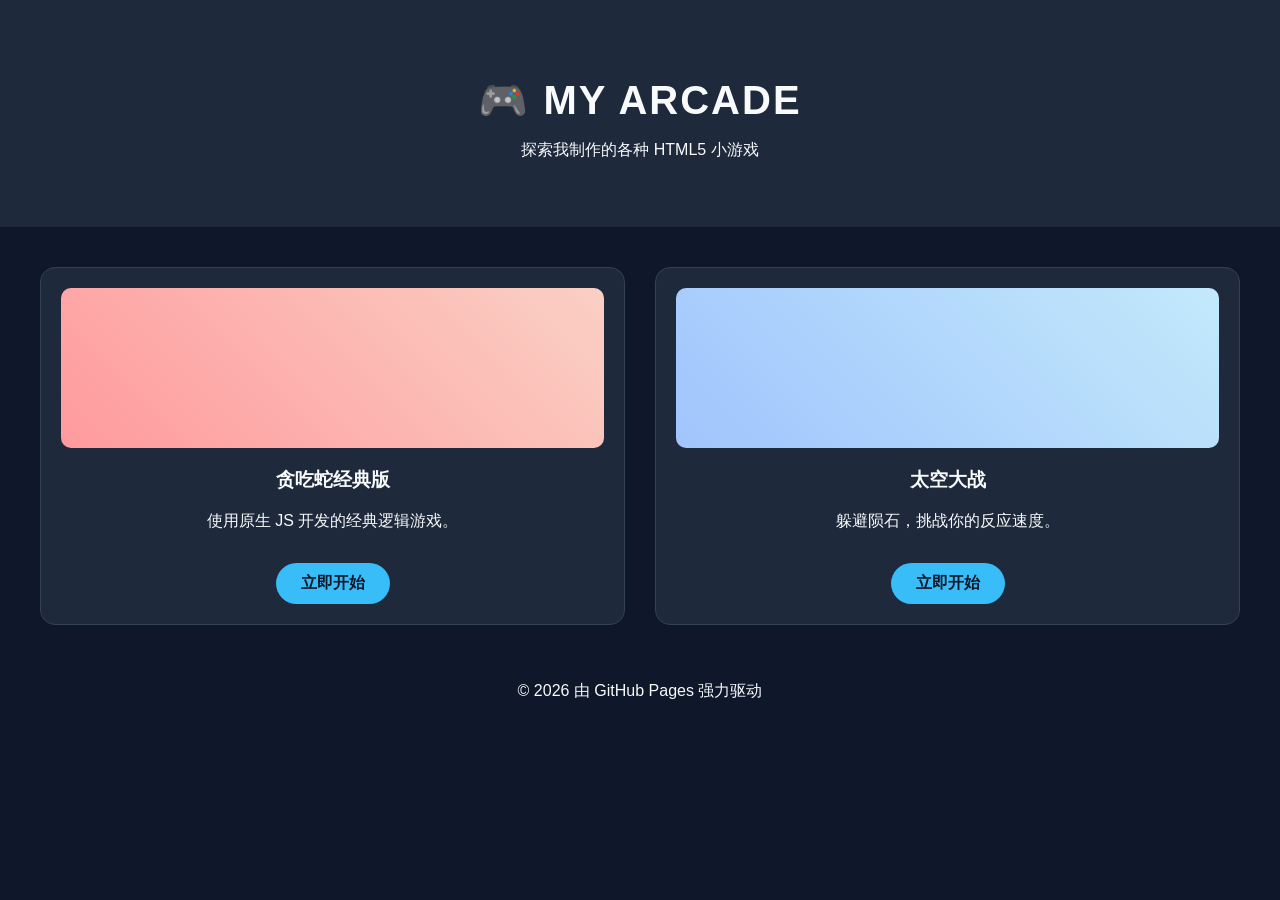
==== index.html @ b4150656 "Update index.html" ====
<!DOCTYPE html>
<html lang="zh-CN">
<head>
    <meta charset="UTF-8">
    <meta name="viewport" content="width=device-width, initial-scale=1.0">
    <title>我的像素游乐场 | Game Hub</title>
    <link rel="stylesheet" href="style.css">
</head>
<body>

    <header>
        <h1>🎮 MY ARCADE</h1>
        <p>探索我制作的各种 HTML5 小游戏</p>
    </header>

    <main class="game-container">
        <div class="game-card">
            <div class="thumbnail" style="background: linear-gradient(45deg, #ff9a9e, #fad0c4);"></div>
            <h3>贪吃蛇经典版</h3>
            <p>使用原生 JS 开发的经典逻辑游戏。</p>
            <a href="soulknight/game/snake/index.html" class="play-btn">立即开始</a>
        </div>

        <div class="game-card">
            <div class="thumbnail" style="background: linear-gradient(45deg, #a1c4fd, #c2e9fb);"></div>
            <h3>太空大战</h3>
            <p>躲避陨石，挑战你的反应速度。</p>
            <a href="./games/space/index.html" class="play-btn">立即开始</a>
        </div>

        </main>

    <footer>
        <p>© 2026 由 GitHub Pages 强力驱动</p>
    </footer>

</body>
</html>
---- style.css ----
/* 基础重置 */
body {
    margin: 0;
    font-family: 'Segoe UI', Tahoma, Geneva, Verdana, sans-serif;
    background-color: #0f172a; /* 深蓝色背景 */
    color: #f8fafc;
    text-align: center;
}

header {
    padding: 50px 20px;
    background: #1e293b;
}

h1 {
    font-size: 2.5rem;
    margin-bottom: 10px;
    letter-spacing: 2px;
}

/* 游戏网格布局 */
.game-container {
    display: grid;
    grid-template-columns: repeat(auto-fit, minmax(280px, 1fr));
    gap: 30px;
    padding: 40px;
    max-width: 1200px;
    margin: 0 auto;
}

/* 游戏卡片样式 */
.game-card {
    background: #1e293b;
    border-radius: 15px;
    padding: 20px;
    transition: transform 0.3s ease, box-shadow 0.3s ease;
    border: 1px solid #334155;
}

.game-card:hover {
    transform: translateY(-10px);
    box-shadow: 0 10px 20px rgba(0,0,0,0.5);
}

.thumbnail {
    width: 100%;
    height: 160px;
    border-radius: 10px;
    margin-bottom: 15px;
}

.play-btn {
    display: inline-block;
    padding: 10px 25px;
    background-color: #38bdf8;
    color: #0f172a;
    text-decoration: none;
    border-radius: 25px;
    font-weight: bold;
    margin-top: 15px;
}

.play-btn:hover {
    background-color: #7dd3fc;
}
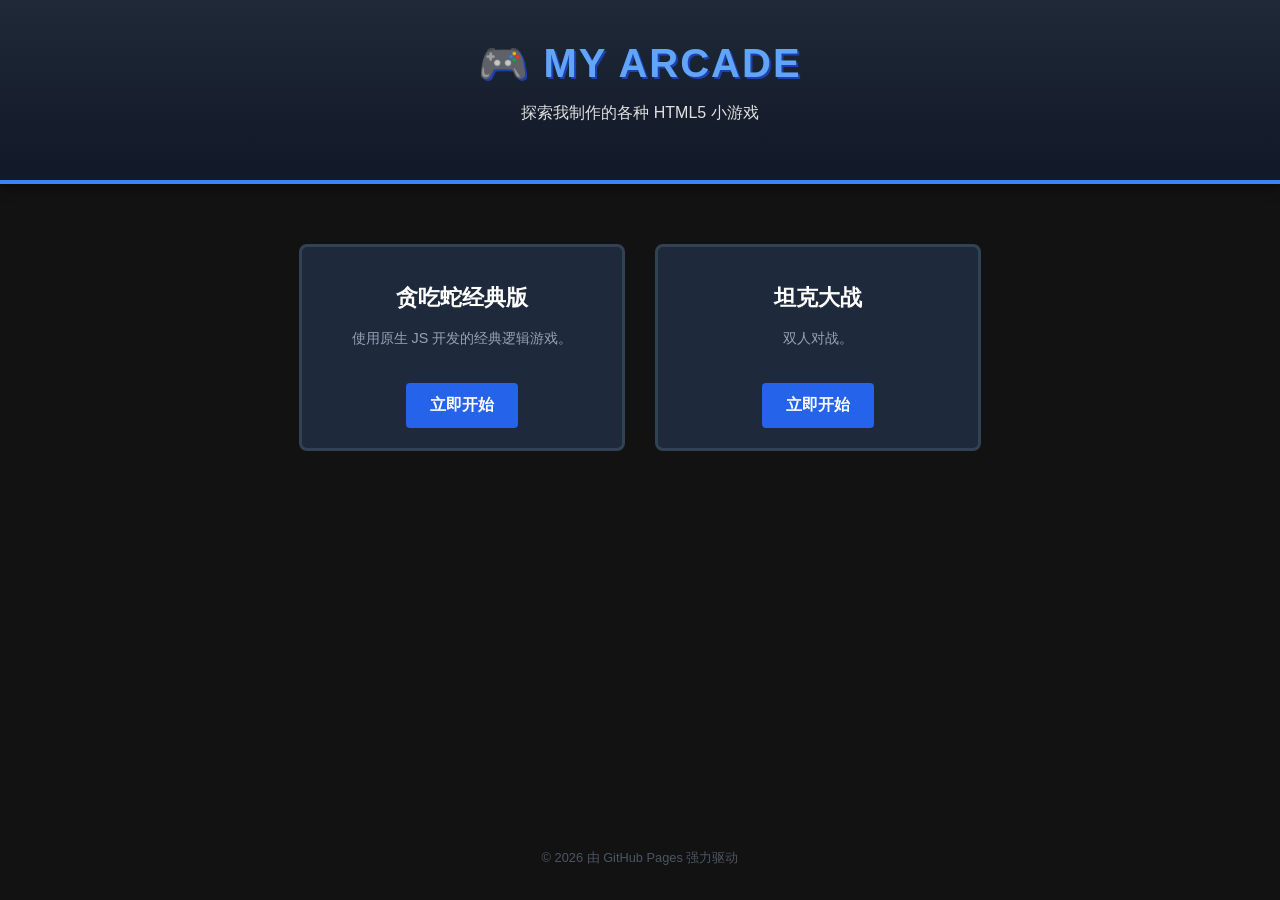
==== commit 63e4f981: "Update index.html" ====
--- a/index.html
+++ b/index.html
@@ -23,9 +23,9 @@
 
         <div class="game-card">
             <div class="thumbnail" style="background: linear-gradient(45deg, #a1c4fd, #c2e9fb);"></div>
-            <h3>太空大战</h3>
-            <p>躲避陨石，挑战你的反应速度。</p>
-            <a href="./games/space/index.html" class="play-btn">立即开始</a>
+            <h3>坦克大战</h3>
+            <p>双人对战。</p>
+            <a href="soulknight/game/tank/index.html" class="play-btn">立即开始</a>
         </div>
 
         </main>
--- a/style.css
+++ b/style.css
@@ -1,65 +1,102 @@
-/* 基础重置 */
+/* 全局复古暗色背景 */
 body {
     margin: 0;
-    font-family: 'Segoe UI', Tahoma, Geneva, Verdana, sans-serif;
-    background-color: #0f172a; /* 深蓝色背景 */
-    color: #f8fafc;
-    text-align: center;
+    padding: 0;
+    background-color: #121212;
+    color: #e0e0e0;
+    font-family: 'Segoe UI', 'Press Start 2P', cursive, sans-serif; /* 如果有像素字体更好 */
+    display: flex;
+    flex-direction: column;
+    align-items: center;
+    min-height: 100vh;
 }
 
+/* 顶部标题栏 */
 header {
-    padding: 50px 20px;
-    background: #1e293b;
+    width: 100%;
+    padding: 40px 0;
+    background: linear-gradient(180deg, #1f2937 0%, #111827 100%);
+    border-bottom: 4px solid #3b82f6;
+    text-align: center;
+    box-shadow: 0 4px 10px rgba(0, 0, 0, 0.5);
+    margin-bottom: 40px;
 }
 
-h1 {
+header h1 {
+    margin: 0;
     font-size: 2.5rem;
-    margin-bottom: 10px;
+    color: #60a5fa;
+    text-shadow: 2px 2px #1e40af;
     letter-spacing: 2px;
 }
 
-/* 游戏网格布局 */
+/* 游戏卡片容器 */
 .game-container {
-    display: grid;
-    grid-template-columns: repeat(auto-fit, minmax(280px, 1fr));
+    display: flex;
+    flex-wrap: wrap;
+    justify-content: center;
     gap: 30px;
-    padding: 40px;
-    max-width: 1200px;
-    margin: 0 auto;
+    padding: 20px;
+    max-width: 1000px;
 }
 
-/* 游戏卡片样式 */
+/* 游戏卡片设计 */
 .game-card {
     background: #1e293b;
-    border-radius: 15px;
+    border: 3px solid #334155;
+    border-radius: 8px;
+    width: 280px;
     padding: 20px;
-    transition: transform 0.3s ease, box-shadow 0.3s ease;
-    border: 1px solid #334155;
+    text-align: center;
+    transition: all 0.3s ease;
+    position: relative;
+    overflow: hidden;
 }
 
+/* 悬停效果：模仿游戏选择框 */
 .game-card:hover {
-    transform: translateY(-10px);
-    box-shadow: 0 10px 20px rgba(0,0,0,0.5);
+    transform: scale(1.05);
+    border-color: #60a5fa;
+    box-shadow: 0 0 20px rgba(96, 165, 250, 0.4);
 }
 
-.thumbnail {
-    width: 100%;
-    height: 160px;
-    border-radius: 10px;
-    margin-bottom: 15px;
+.game-card h3 {
+    margin: 15px 0;
+    color: #fff;
+    font-size: 1.4rem;
 }
 
+.game-card p {
+    font-size: 0.9rem;
+    color: #94a3b8;
+    line-height: 1.4;
+}
+
+/* 霓虹效果按钮 */
 .play-btn {
     display: inline-block;
-    padding: 10px 25px;
-    background-color: #38bdf8;
-    color: #0f172a;
+    margin-top: 20px;
+    padding: 12px 24px;
+    background-color: #2563eb;
+    color: white;
     text-decoration: none;
-    border-radius: 25px;
     font-weight: bold;
-    margin-top: 15px;
+    border-radius: 4px;
+    text-transform: uppercase;
+    transition: background 0.2s;
+    border: none;
+    cursor: pointer;
 }
 
 .play-btn:hover {
-    background-color: #7dd3fc;
+    background-color: #3b82f6;
+    box-shadow: 0 0 10px #60a5fa;
 }
+
+/* 页脚 */
+footer {
+    margin-top: auto;
+    padding: 20px;
+    color: #4b5563;
+    font-size: 0.8rem;
+}
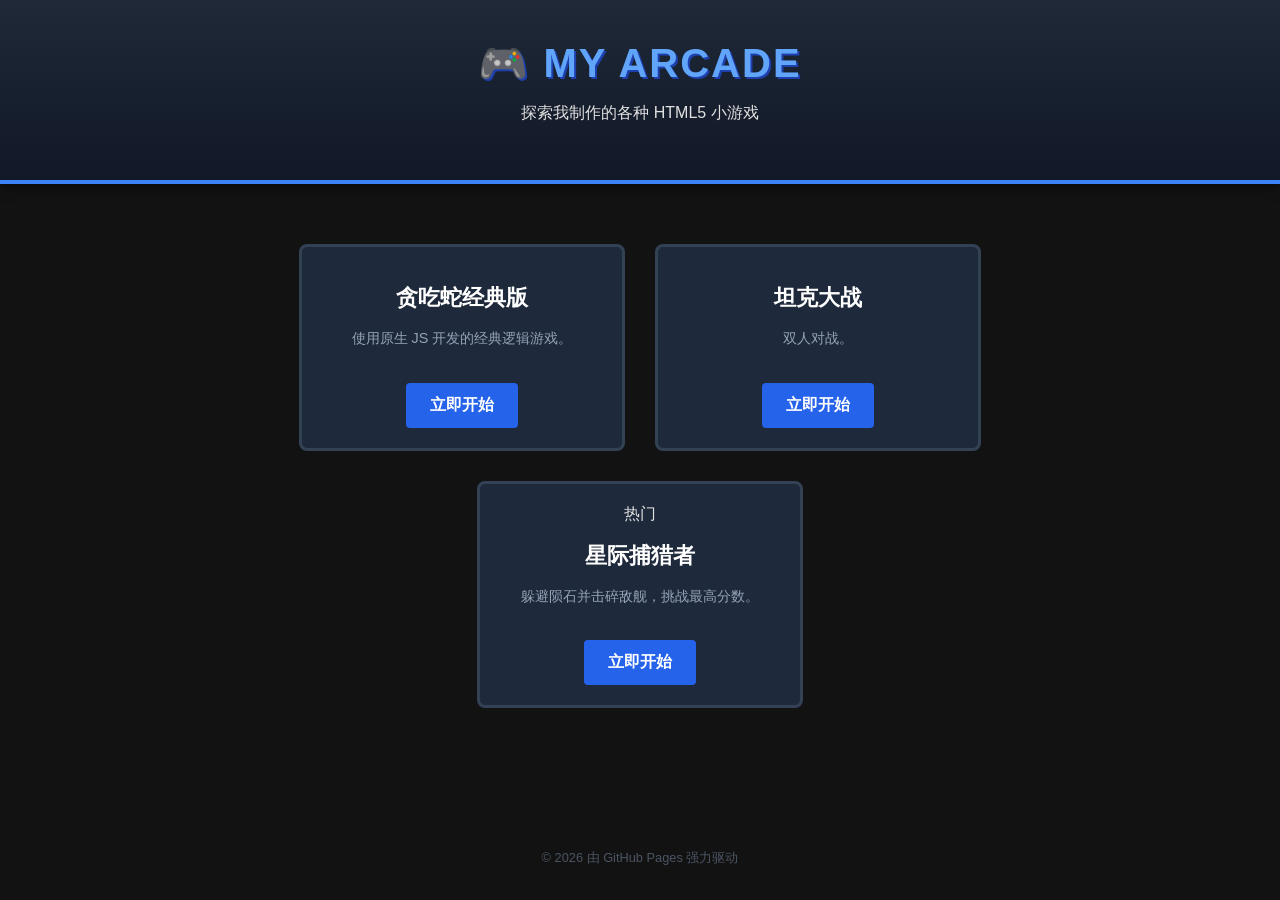
==== commit f3162ac2: "Update index.html" ====
--- a/index.html
+++ b/index.html
@@ -28,6 +28,15 @@
             <a href="soulknight/game/tank/index.html" class="play-btn">立即开始</a>
         </div>
 
+        <div class="game-card">
+    <div class="thumbnail" style="background: linear-gradient(45deg, #667eea, #764ba2);">
+        <div class="pixel-star"></div> </div>
+    <div class="badge">热门</div>
+    <h3>星际捕猎者</h3>
+    <p>躲避陨石并击碎敌舰，挑战最高分数。</p>
+    <a href="soulknight/game/shooter/index.html" class="play-btn">立即开始</a>
+</div>
+
         </main>
 
     <footer>
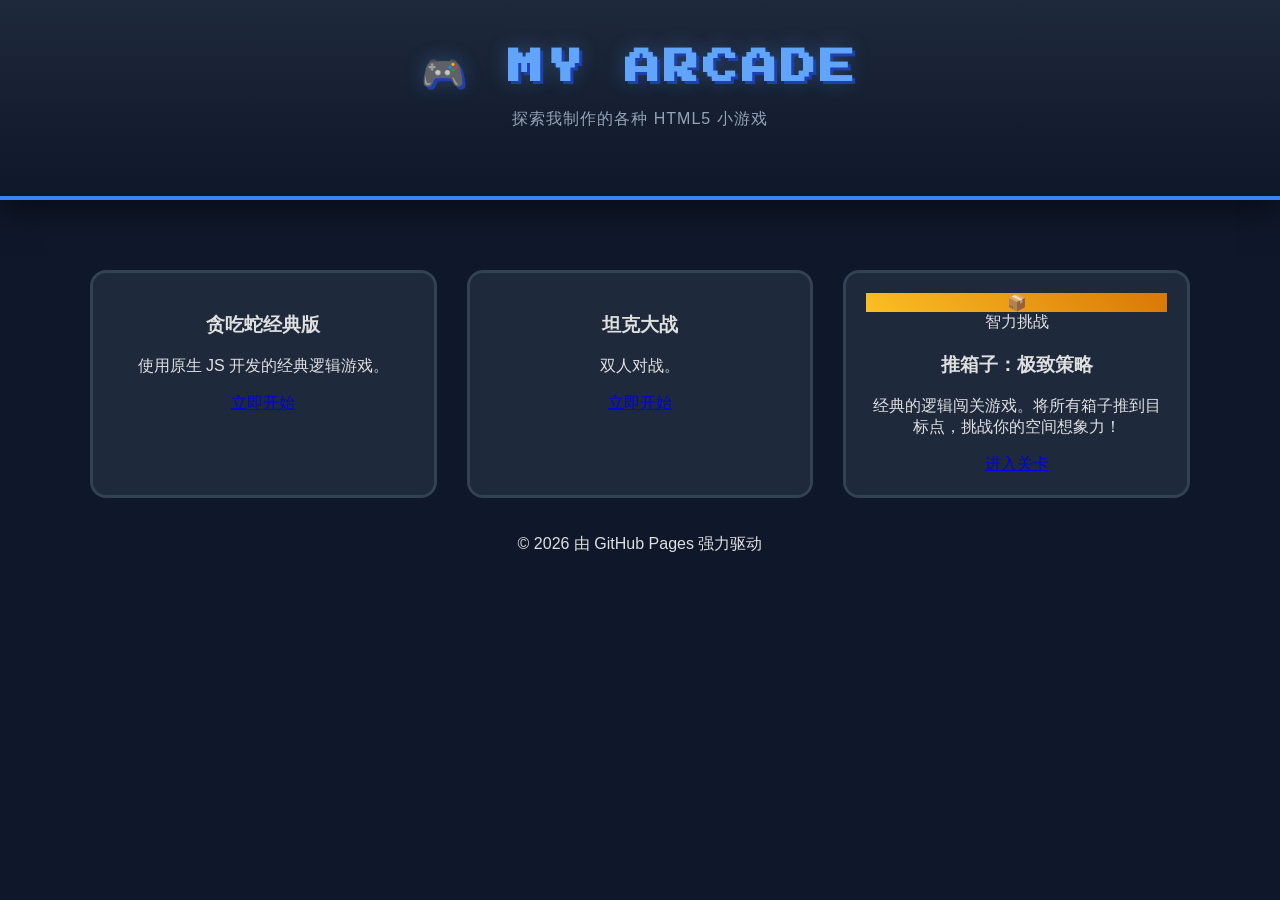
==== commit e18b6b18: "Update index.html" ====
--- a/index.html
+++ b/index.html
@@ -28,15 +28,15 @@
             <a href="soulknight/game/tank/index.html" class="play-btn">立即开始</a>
         </div>
 
-        <div class="game-card">
-    <div class="thumbnail" style="background: linear-gradient(45deg, #667eea, #764ba2);">
-        <div class="pixel-star"></div> </div>
-    <div class="badge">热门</div>
-    <h3>星际捕猎者</h3>
-    <p>躲避陨石并击碎敌舰，挑战最高分数。</p>
-    <a href="soulknight/game/shooter/index.html" class="play-btn">立即开始</a>
+   <div class="game-card">
+    <div class="thumbnail" style="background: linear-gradient(45deg, #fbbf24, #d97706);">
+        <div class="box-icon">📦</div>
+    </div>
+    <div class="badge">智力挑战</div>
+    <h3>推箱子：极致策略</h3>
+    <p>经典的逻辑闯关游戏。将所有箱子推到目标点，挑战你的空间想象力！</p>
+    <a href="soulknight/game/sokoban/index.html" class="play-btn">进入关卡</a>
 </div>
-
         </main>
 
     <footer>
--- a/style.css
+++ b/style.css
@@ -1,102 +1,62 @@
+/* 引入像素风格字体（可选，增加复古感） */
+@import url('https://fonts.googleapis.com/css2?family=Press+Start+2P&display=swap');
+
 /* 全局复古暗色背景 */
 body {
     margin: 0;
     padding: 0;
-    background-color: #121212;
+    background-color: #0f172a; /* 深海军蓝，比纯黑更有深度 */
     color: #e0e0e0;
-    font-family: 'Segoe UI', 'Press Start 2P', cursive, sans-serif; /* 如果有像素字体更好 */
+    font-family: 'Segoe UI', Tahoma, Geneva, Verdana, sans-serif;
     display: flex;
     flex-direction: column;
     align-items: center;
     min-height: 100vh;
+    overflow-x: hidden;
 }
 
 /* 顶部标题栏 */
 header {
     width: 100%;
-    padding: 40px 0;
-    background: linear-gradient(180deg, #1f2937 0%, #111827 100%);
+    padding: 50px 0;
+    background: linear-gradient(180deg, #1e293b 0%, #0f172a 100%);
     border-bottom: 4px solid #3b82f6;
     text-align: center;
-    box-shadow: 0 4px 10px rgba(0, 0, 0, 0.5);
-    margin-bottom: 40px;
+    box-shadow: 0 10px 30px rgba(0, 0, 0, 0.5);
+    margin-bottom: 50px;
 }
 
 header h1 {
     margin: 0;
-    font-size: 2.5rem;
+    font-size: 3rem;
     color: #60a5fa;
-    text-shadow: 2px 2px #1e40af;
-    letter-spacing: 2px;
+    text-shadow: 3px 3px 0px #1e40af, 0 0 20px rgba(96, 165, 250, 0.3);
+    letter-spacing: 4px;
+    font-family: 'Press Start 2P', cursive; /* 仅标题使用像素风 */
+    font-size: 2.2rem;
+}
+
+header p {
+    margin-top: 15px;
+    color: #94a3b8;
+    letter-spacing: 1px;
 }
 
 /* 游戏卡片容器 */
 .game-container {
-    display: flex;
-    flex-wrap: wrap;
-    justify-content: center;
+    display: grid;
+    grid-template-columns: repeat(auto-fit, minmax(280px, 1fr));
     gap: 30px;
     padding: 20px;
-    max-width: 1000px;
+    max-width: 1100px;
+    width: 90%;
 }
 
 /* 游戏卡片设计 */
 .game-card {
     background: #1e293b;
     border: 3px solid #334155;
-    border-radius: 8px;
-    width: 280px;
+    border-radius: 16px; /* 更圆润现代的边角 */
     padding: 20px;
     text-align: center;
-    transition: all 0.3s ease;
-    position: relative;
-    overflow: hidden;
-}
-
-/* 悬停效果：模仿游戏选择框 */
-.game-card:hover {
-    transform: scale(1.05);
-    border-color: #60a5fa;
-    box-shadow: 0 0 20px rgba(96, 165, 250, 0.4);
-}
-
-.game-card h3 {
-    margin: 15px 0;
-    color: #fff;
-    font-size: 1.4rem;
-}
-
-.game-card p {
-    font-size: 0.9rem;
-    color: #94a3b8;
-    line-height: 1.4;
-}
-
-/* 霓虹效果按钮 */
-.play-btn {
-    display: inline-block;
-    margin-top: 20px;
-    padding: 12px 24px;
-    background-color: #2563eb;
-    color: white;
-    text-decoration: none;
-    font-weight: bold;
-    border-radius: 4px;
-    text-transform: uppercase;
-    transition: background 0.2s;
-    border: none;
-    cursor: pointer;
-}
-
-.play-btn:hover {
-    background-color: #3b82f6;
-    box-shadow: 0 0 10px #60a5fa;
-}
-
-/* 页脚 */
-footer {
-    margin-top: auto;
-    padding: 20px;
-    color: #4b5563;
-    font-size: 0.8rem;
-}
+    transition: all 0.
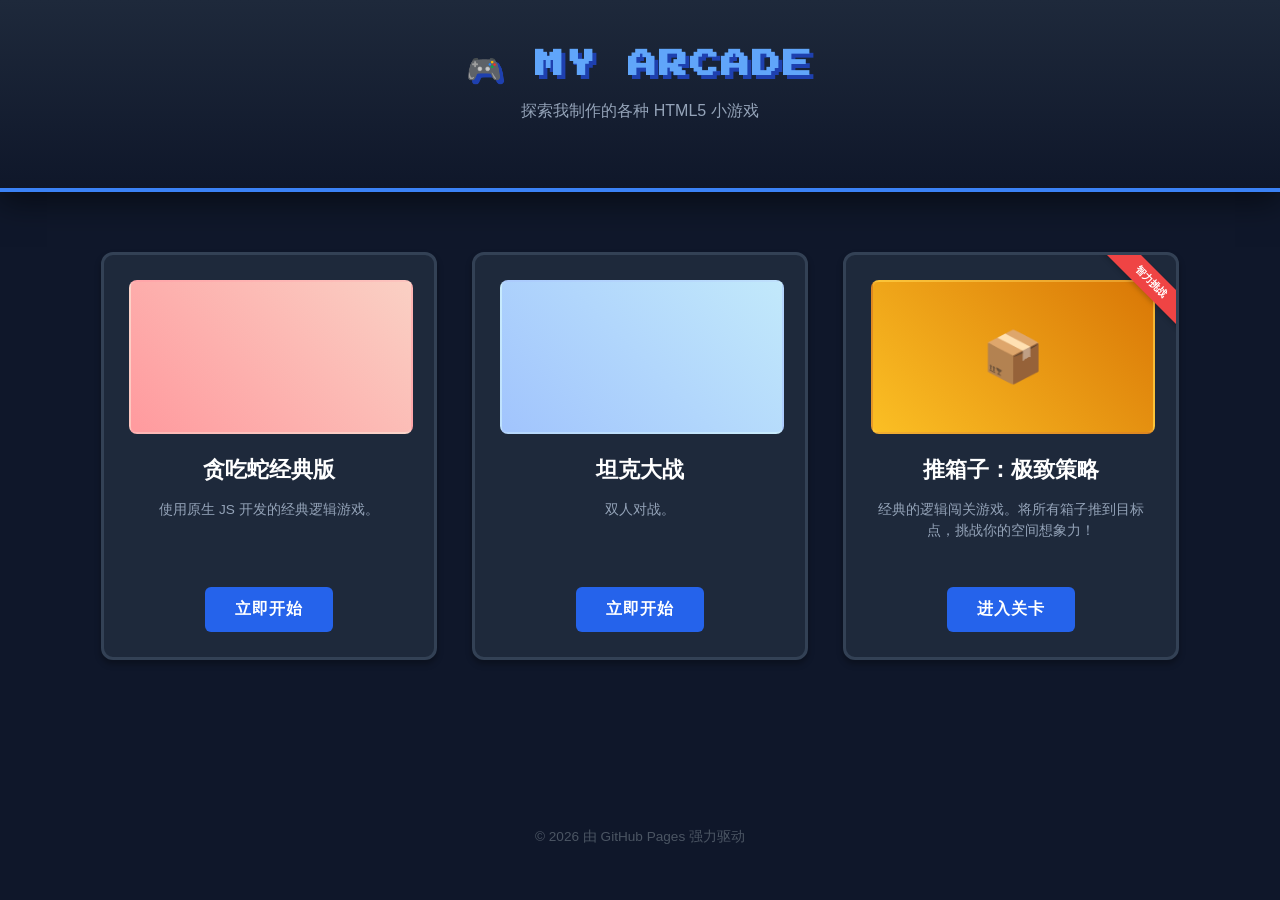
==== commit a5562913: "Update index.html" ====
--- a/index.html
+++ b/index.html
@@ -35,7 +35,7 @@
     <div class="badge">智力挑战</div>
     <h3>推箱子：极致策略</h3>
     <p>经典的逻辑闯关游戏。将所有箱子推到目标点，挑战你的空间想象力！</p>
-    <a href="soulknight/game/sokoban/index.html" class="play-btn">进入关卡</a>
+    <a href="soulknight/game/box/index.html" class="play-btn">进入关卡</a>
 </div>
         </main>
 
--- a/style.css
+++ b/style.css
@@ -1,18 +1,17 @@
-/* 引入像素风格字体（可选，增加复古感） */
+/* 引入像素风格字体，增加游戏代入感 */
 @import url('https://fonts.googleapis.com/css2?family=Press+Start+2P&display=swap');
 
 /* 全局复古暗色背景 */
 body {
     margin: 0;
     padding: 0;
-    background-color: #0f172a; /* 深海军蓝，比纯黑更有深度 */
+    background-color: #0f172a; 
     color: #e0e0e0;
     font-family: 'Segoe UI', Tahoma, Geneva, Verdana, sans-serif;
     display: flex;
     flex-direction: column;
     align-items: center;
     min-height: 100vh;
-    overflow-x: hidden;
 }
 
 /* 顶部标题栏 */
@@ -23,40 +22,121 @@
     border-bottom: 4px solid #3b82f6;
     text-align: center;
     box-shadow: 0 10px 30px rgba(0, 0, 0, 0.5);
-    margin-bottom: 50px;
+    margin-bottom: 40px;
 }
 
 header h1 {
     margin: 0;
-    font-size: 3rem;
+    font-family: 'Press Start 2P', cursive;
+    font-size: 1.8rem;
     color: #60a5fa;
-    text-shadow: 3px 3px 0px #1e40af, 0 0 20px rgba(96, 165, 250, 0.3);
-    letter-spacing: 4px;
-    font-family: 'Press Start 2P', cursive; /* 仅标题使用像素风 */
-    font-size: 2.2rem;
+    text-shadow: 4px 4px 0px #1e40af;
+    letter-spacing: 2px;
 }
 
 header p {
     margin-top: 15px;
     color: #94a3b8;
-    letter-spacing: 1px;
+    font-size: 1rem;
 }
 
 /* 游戏卡片容器 */
 .game-container {
-    display: grid;
-    grid-template-columns: repeat(auto-fit, minmax(280px, 1fr));
-    gap: 30px;
+    display: flex;
+    flex-wrap: wrap;
+    justify-content: center;
+    gap: 35px;
     padding: 20px;
     max-width: 1100px;
-    width: 90%;
 }
 
 /* 游戏卡片设计 */
 .game-card {
     background: #1e293b;
     border: 3px solid #334155;
-    border-radius: 16px; /* 更圆润现代的边角 */
-    padding: 20px;
+    border-radius: 12px;
+    width: 280px;
+    padding: 25px;
     text-align: center;
-    transition: all 0.
+    transition: all 0.3s cubic-bezier(0.175, 0.885, 0.32, 1.275);
+    position: relative;
+    overflow: hidden;
+    box-shadow: 0 4px 6px rgba(0,0,0,0.3);
+}
+
+.game-card:hover {
+    transform: scale(1.05) translateY(-5px);
+    border-color: #60a5fa;
+    box-shadow: 0 15px 30px rgba(0, 0, 0, 0.5), 0 0 20px rgba(96, 165, 250, 0.2);
+}
+
+/* 游戏预览图占位符 */
+.thumbnail {
+    width: 100%;
+    height: 150px;
+    border-radius: 8px;
+    margin-bottom: 20px;
+    display: flex;
+    align-items: center;
+    justify-content: center;
+    font-size: 50px;
+    border: 2px solid rgba(255,255,255,0.1);
+}
+
+/* 游戏标签 */
+.badge {
+    position: absolute;
+    top: 15px;
+    right: -30px;
+    background: #ef4444;
+    color: white;
+    padding: 5px 35px;
+    font-size: 10px;
+    font-weight: bold;
+    transform: rotate(45deg);
+    box-shadow: 0 2px 5px rgba(0,0,0,0.2);
+}
+
+.game-card h3 {
+    margin: 10px 0;
+    color: #fff;
+    font-size: 1.4rem;
+}
+
+.game-card p {
+    font-size: 0.85rem;
+    color: #94a3b8;
+    line-height: 1.6;
+    height: 60px; /* 保持描述文字高度一致 */
+}
+
+/* 霓虹按钮 */
+.play-btn {
+    display: inline-block;
+    margin-top: 15px;
+    padding: 12px 30px;
+    background-color: #2563eb;
+    color: white;
+    text-decoration: none;
+    font-weight: bold;
+    border-radius: 6px;
+    text-transform: uppercase;
+    transition: all 0.2s;
+    border: none;
+    letter-spacing: 1px;
+}
+
+.play-btn:hover {
+    background-color: #3b82f6;
+    box-shadow: 0 0 15px #60a5fa;
+    transform: translateY(-2px);
+}
+
+/* 页脚 */
+footer {
+    margin-top: auto;
+    padding: 40px;
+    color: #4b5563;
+    font-size: 0.85rem;
+    text-align: center;
+}
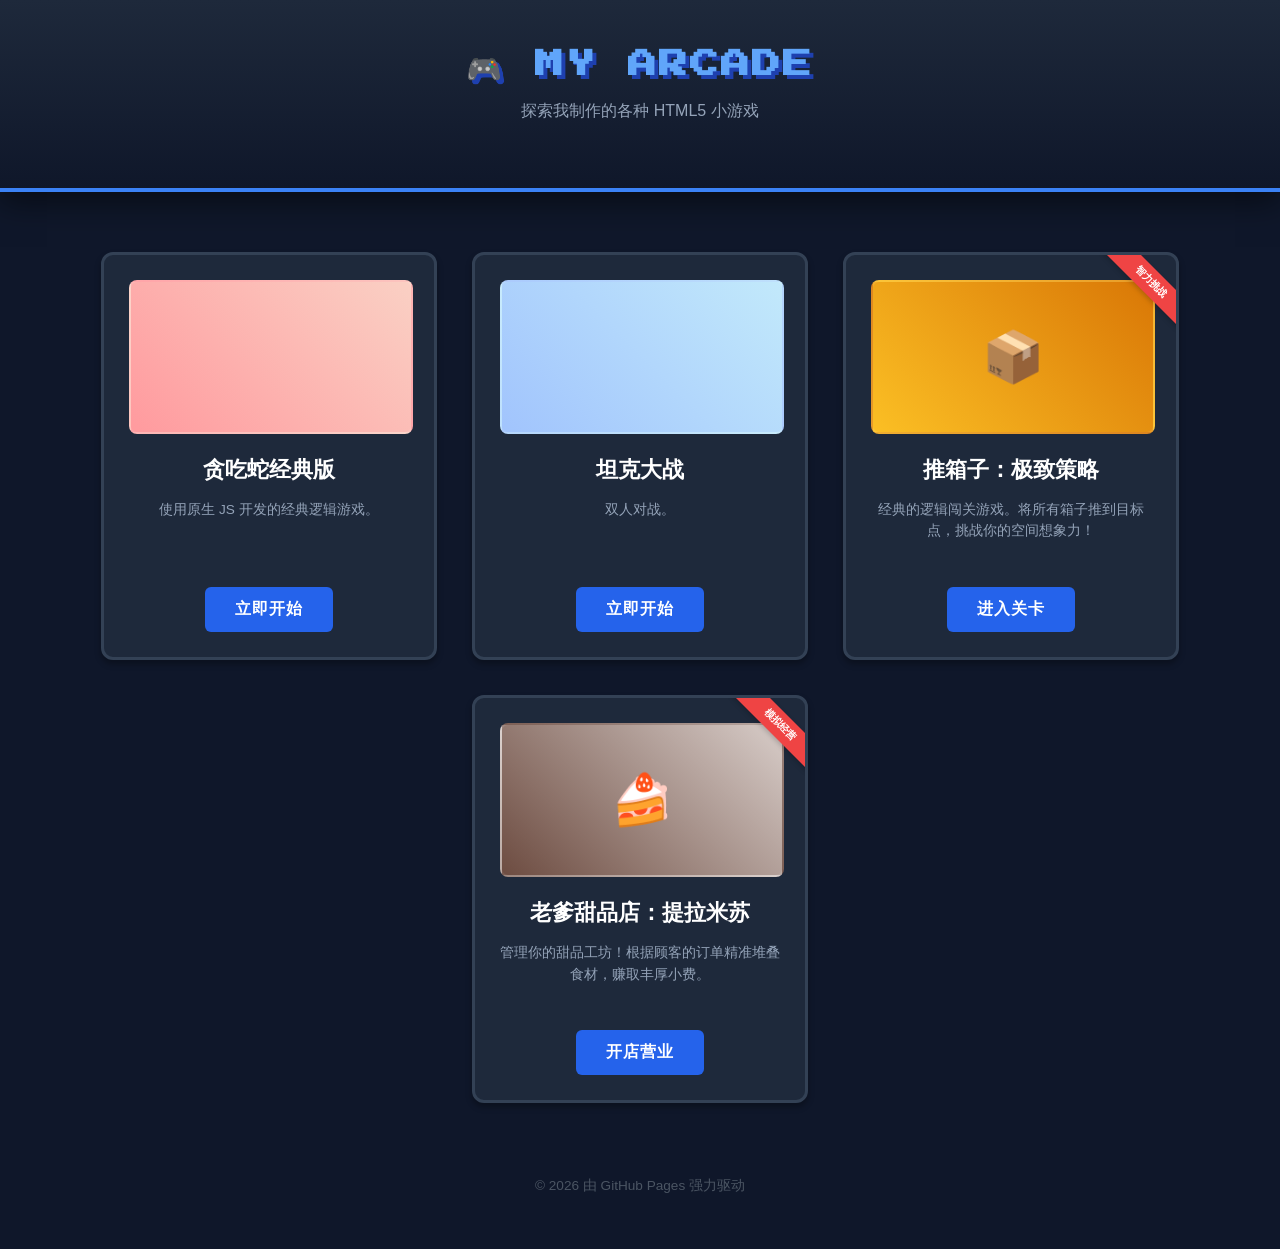
==== commit a791b7b3: "Update index.html" ====
--- a/index.html
+++ b/index.html
@@ -37,6 +37,16 @@
     <p>经典的逻辑闯关游戏。将所有箱子推到目标点，挑战你的空间想象力！</p>
     <a href="soulknight/game/box/index.html" class="play-btn">进入关卡</a>
 </div>
+
+        <div class="game-card">
+            <div class="thumbnail" style="background: linear-gradient(45deg, #6d4c41, #d7ccc8);">
+                <div class="box-icon">🍰</div>
+            </div>
+            <div class="badge">模拟经营</div>
+            <h3>老爹甜品店：提拉米苏</h3>
+            <p>管理你的甜品工坊！根据顾客的订单精准堆叠食材，赚取丰厚小费。</p>
+            <a href="soulknight/game/tiramisu/index.html" class="play-btn">开店营业</a>
+        </div>
         </main>
 
     <footer>
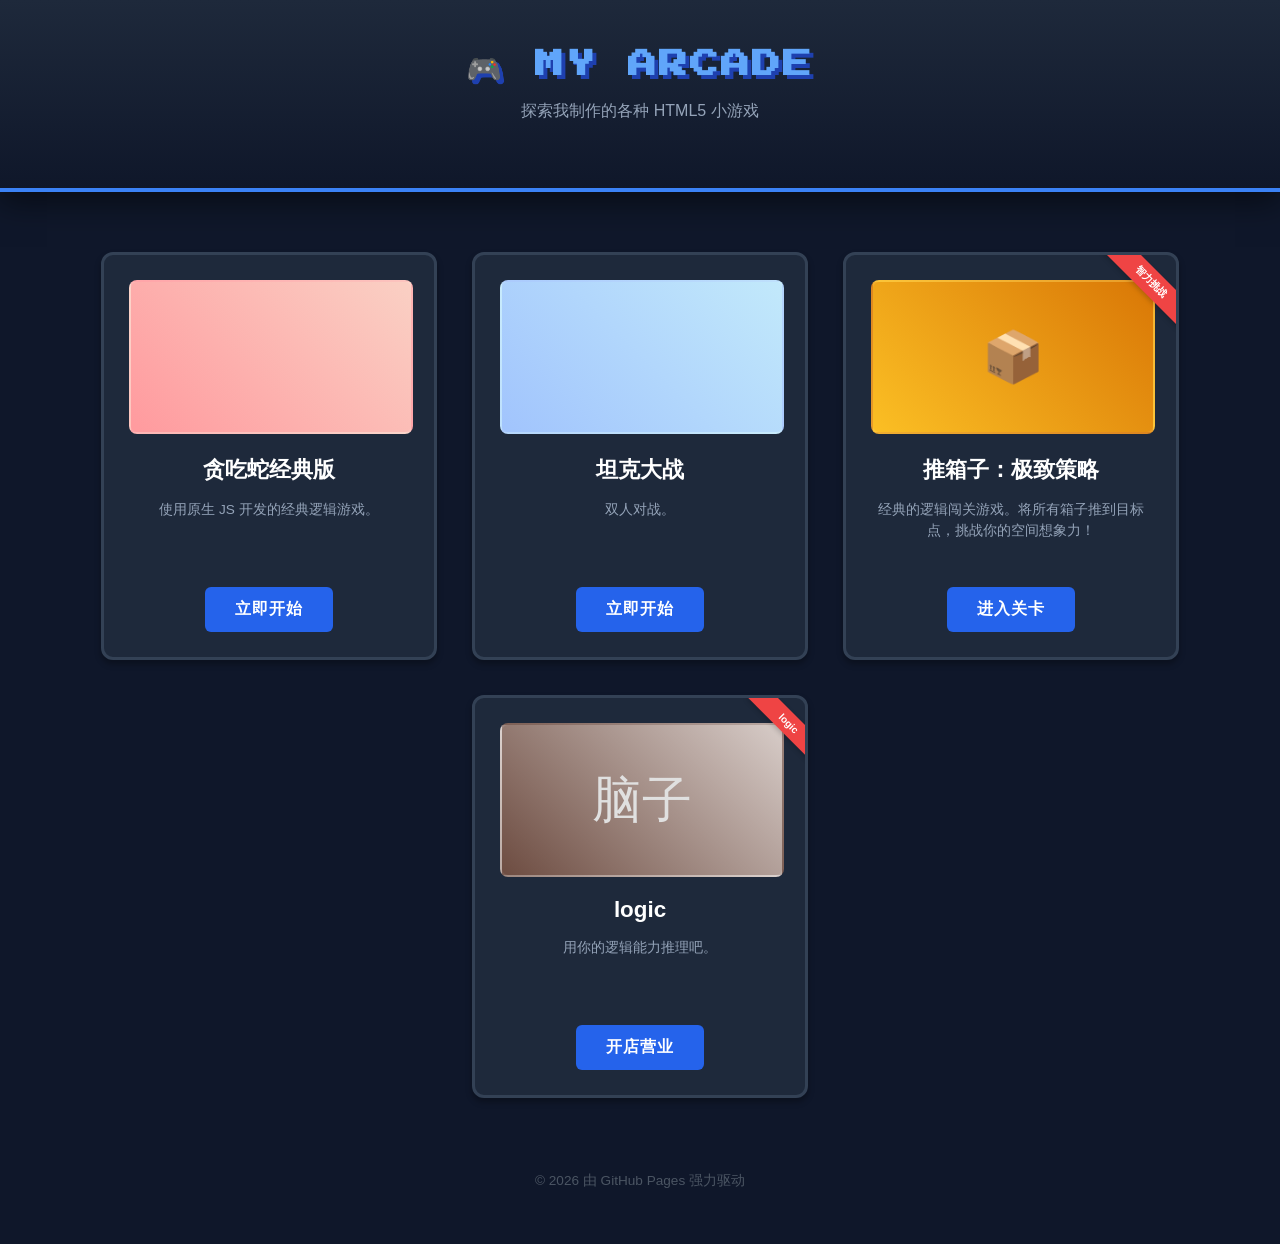
==== commit 7f885bc9: "Update index.html" ====
--- a/index.html
+++ b/index.html
@@ -40,12 +40,12 @@
 
         <div class="game-card">
             <div class="thumbnail" style="background: linear-gradient(45deg, #6d4c41, #d7ccc8);">
-                <div class="box-icon">🍰</div>
+                <div class="box-icon">脑子</div>
             </div>
-            <div class="badge">模拟经营</div>
-            <h3>老爹甜品店：提拉米苏</h3>
-            <p>管理你的甜品工坊！根据顾客的订单精准堆叠食材，赚取丰厚小费。</p>
-            <a href="soulknight/game/tiramisu/index.html" class="play-btn">开店营业</a>
+            <div class="badge">logic</div>
+            <h3>logic</h3>
+            <p>用你的逻辑能力推理吧。</p>
+            <a href="soulknight/game/logic/index.html" class="play-btn">开店营业</a>
         </div>
         </main>
 
